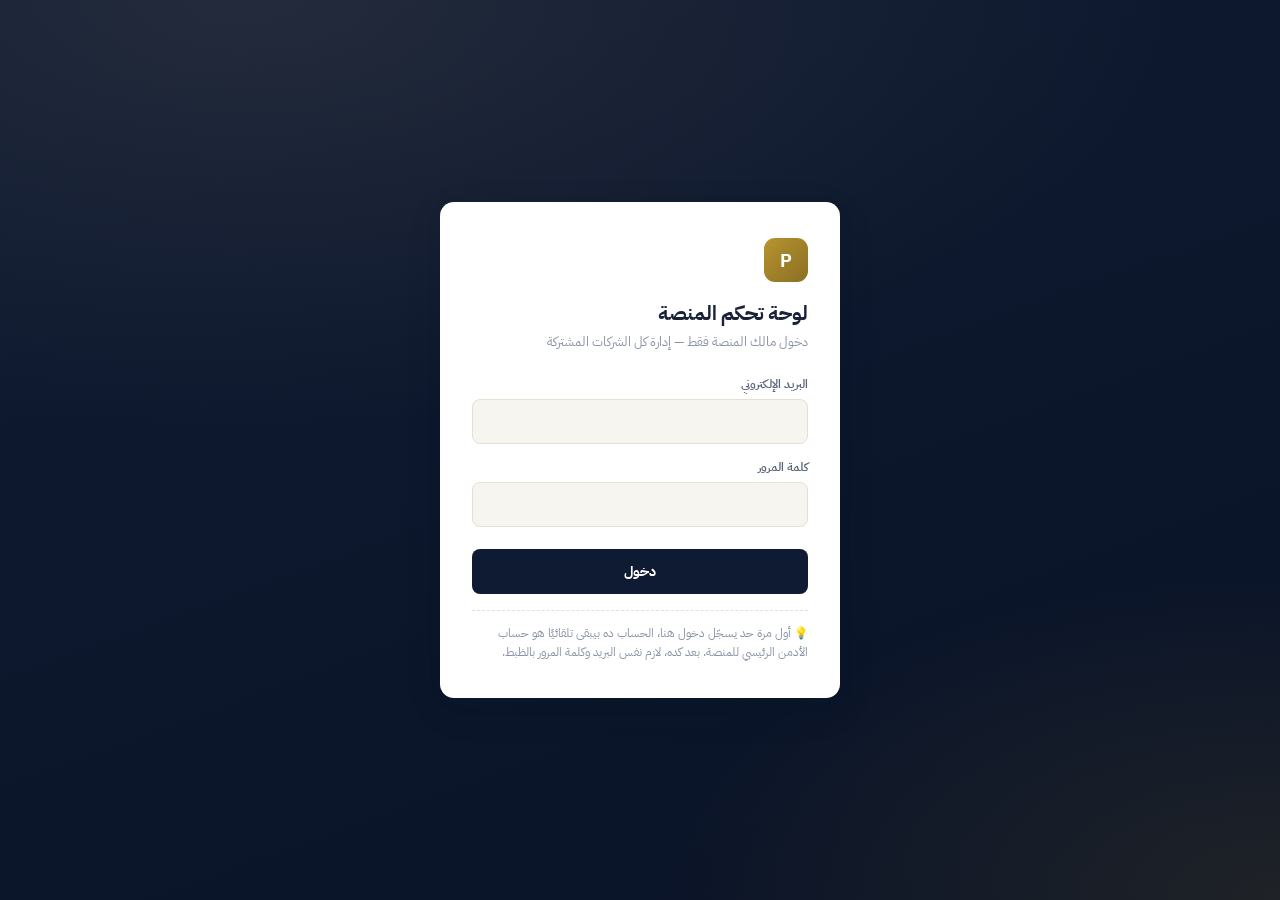
==== admin.html @ 5e91b5c6 "Add files via upload" ====
<!DOCTYPE html>
<html lang="ar" dir="rtl">
<head>
<meta charset="UTF-8">
<meta name="viewport" content="width=device-width, initial-scale=1, viewport-fit=cover">
<title>لوحة الأدمن — prova</title>
<meta name="theme-color" content="#0f1b33">
<meta name="robots" content="noindex, nofollow">
<link rel="icon" href="icons/icon.svg" type="image/svg+xml">
<link rel="preconnect" href="https://fonts.googleapis.com">
<link rel="preconnect" href="https://fonts.gstatic.com" crossorigin>
<link href="https://fonts.googleapis.com/css2?family=IBM+Plex+Sans+Arabic:wght@300;400;500;600;700&family=Manrope:wght@600;700;800&display=swap" rel="stylesheet">
<style>
  :root{
    --navy-0:#0a1326; --navy-1:#0f1b33; --navy-2:#1a2744; --navy-3:#243456;
    --gold-1:#8a6f24; --gold-2:#b8932f; --gold-3:#d9bc8c; --gold-4:#ecd6ad;
    --ink:#1a2238; --ink-soft:#5a6478; --ink-mute:#8a93a6;
    --paper:#f7f5ef; --paper-2:#ffffff; --line:#e5e0d2;
    --danger:#c0392b; --danger-soft:#fdecea;
    --success:#1f7a4d; --success-soft:#e6f4ec;
    --warn:#b8860b; --warn-soft:#fdf3dc;
    --radius:14px; --radius-sm:8px;
    --shadow-md:0 4px 16px rgba(15,27,51,0.06), 0 12px 40px rgba(15,27,51,0.08);
    --font-ar:'IBM Plex Sans Arabic', system-ui, sans-serif;
    --font-display:'Manrope','IBM Plex Sans Arabic', sans-serif;
  }
  *{box-sizing:border-box}
  body{margin:0;font-family:var(--font-ar);color:var(--ink);background:var(--paper);min-height:100vh}

  /* ===== Login ===== */
  #loginStage{min-height:100vh;display:flex;align-items:center;justify-content:center;padding:24px;
    background:radial-gradient(120% 80% at 20% 0%, rgba(217,188,140,0.10), transparent 60%),
               radial-gradient(80% 60% at 100% 100%, rgba(184,147,47,0.12), transparent 60%),
               linear-gradient(160deg, var(--navy-1) 0%, var(--navy-0) 100%);}
  .login-card{width:100%;max-width:400px;background:var(--paper-2);border-radius:var(--radius);box-shadow:var(--shadow-md);padding:36px 32px}
  .login-mark{width:44px;height:44px;border-radius:11px;background:linear-gradient(135deg,var(--gold-2),var(--gold-1));display:flex;align-items:center;justify-content:center;color:#fff;font-weight:800;font-size:18px;margin-bottom:16px}
  .login-card h1{font-family:var(--font-display);font-size:20px;margin:0 0 4px}
  .login-card p{color:var(--ink-mute);font-size:13px;margin:0 0 24px}
  .field{margin-bottom:14px}
  .field label{display:block;font-size:12px;color:var(--ink-soft);margin-bottom:6px;font-weight:600}
  .field input{width:100%;padding:11px 13px;border:1px solid var(--line);border-radius:var(--radius-sm);font-family:inherit;font-size:14px;background:var(--paper)}
  .field input:focus{outline:2px solid var(--gold-2);outline-offset:1px;border-color:var(--gold-2)}
  button.primary{width:100%;padding:12px;margin-top:8px;background:var(--navy-1);color:#fff;border:none;border-radius:var(--radius-sm);font-family:inherit;font-size:14px;font-weight:700;cursor:pointer}
  button.primary:hover{background:var(--navy-2)}
  button.primary:disabled{opacity:.6;cursor:not-allowed}
  .msg{font-size:13px;margin-top:12px;padding:10px 12px;border-radius:var(--radius-sm);display:none}
  .msg.error{display:block;background:var(--danger-soft);color:var(--danger)}
  .msg.success{display:block;background:var(--success-soft);color:var(--success)}
  .bootstrap-note{font-size:11.5px;color:var(--ink-mute);margin-top:16px;line-height:1.6;padding-top:14px;border-top:1px dashed var(--line)}

  /* ===== Dashboard ===== */
  #dashStage{display:none;min-height:100vh}
  header.admhdr{background:var(--navy-1);color:#fff;padding:0 24px;height:60px;display:flex;align-items:center;gap:14px;position:sticky;top:0;z-index:10}
  .admhdr .mark{width:34px;height:34px;border-radius:9px;background:linear-gradient(135deg,var(--gold-2),var(--gold-1));display:flex;align-items:center;justify-content:center;font-weight:800;font-size:14px;flex-shrink:0}
  .admhdr .title{font-family:var(--font-display);font-weight:700;font-size:14px}
  .admhdr .sub{font-size:11px;color:rgba(255,255,255,.5)}
  .admhdr .spacer{flex:1}
  .admhdr .email{font-size:12px;color:rgba(255,255,255,.7)}
  .logout-btn{background:rgba(220,38,38,.18);color:#fca5a5;border:none;border-radius:8px;padding:7px 14px;font-size:12px;font-weight:700;cursor:pointer;font-family:inherit}
  .logout-btn:hover{background:rgba(220,38,38,.3)}

  main{max-width:1200px;margin:0 auto;padding:28px 24px}
  .stats-row{display:grid;grid-template-columns:repeat(auto-fit,minmax(160px,1fr));gap:14px;margin-bottom:24px}
  .stat-card{background:var(--paper-2);border:1px solid var(--line);border-radius:var(--radius);padding:16px 18px}
  .stat-card .num{font-family:var(--font-display);font-size:26px;font-weight:800;color:var(--navy-1)}
  .stat-card .lbl{font-size:12px;color:var(--ink-mute);margin-top:2px}

  .table-wrap{background:var(--paper-2);border:1px solid var(--line);border-radius:var(--radius);overflow:hidden}
  table{width:100%;border-collapse:collapse;font-size:13px}
  th{text-align:right;padding:12px 14px;background:var(--paper);color:var(--ink-soft);font-weight:700;font-size:11.5px;border-bottom:1px solid var(--line)}
  td{padding:12px 14px;border-bottom:1px solid var(--line);vertical-align:middle}
  tr:last-child td{border-bottom:none}
  tr:hover td{background:rgba(184,147,47,.04)}
  .badge{display:inline-flex;align-items:center;gap:4px;padding:3px 10px;border-radius:999px;font-size:11px;font-weight:700}
  .badge.active{background:var(--success-soft);color:var(--success)}
  .badge.trial{background:var(--warn-soft);color:var(--warn)}
  .badge.suspended{background:var(--danger-soft);color:var(--danger)}
  .row-actions{display:flex;gap:6px}
  .row-actions button{border:none;border-radius:7px;padding:6px 11px;font-size:11.5px;font-weight:700;cursor:pointer;font-family:inherit}
  .btn-suspend{background:var(--danger-soft);color:var(--danger)}
  .btn-suspend:hover{background:#f8d7d3}
  .btn-activate{background:var(--success-soft);color:var(--success)}
  .btn-activate:hover{background:#d4ecdf}
  .empty-state{padding:60px 20px;text-align:center;color:var(--ink-mute);font-size:13px}
</style>
</head>
<body>

<div id="loginStage">
  <div class="login-card">
    <div class="login-mark">P</div>
    <h1>لوحة تحكم المنصة</h1>
    <p>دخول مالك المنصة فقط — إدارة كل الشركات المشتركة</p>
    <form id="adminLoginForm">
      <div class="field">
        <label>البريد الإلكتروني</label>
        <input type="email" id="admEmail" required autocomplete="username">
      </div>
      <div class="field">
        <label>كلمة المرور</label>
        <input type="password" id="admPassword" required autocomplete="current-password">
      </div>
      <button class="primary" type="submit" id="admLoginBtn">دخول</button>
      <div class="msg" id="admMsg"></div>
    </form>
    <div class="bootstrap-note">
      💡 أول مرة حد يسجّل دخول هنا، الحساب ده بيبقى تلقائيًا هو حساب الأدمن الرئيسي للمنصة. بعد كده، لازم نفس البريد وكلمة المرور بالظبط.
    </div>
  </div>
</div>

<div id="dashStage">
  <header class="admhdr">
    <div class="mark">P</div>
    <div>
      <div class="title">لوحة تحكم المنصة</div>
      <div class="sub">كل الشركات المشتركة</div>
    </div>
    <div class="spacer"></div>
    <span class="email" id="admEmailDisplay"></span>
    <button class="logout-btn" onclick="adminLogout()">⏻ خروج</button>
  </header>
  <main>
    <div class="stats-row" id="statsRow"></div>
    <div class="table-wrap">
      <table>
        <thead>
          <tr>
            <th>الشركة</th>
            <th>البريد الإداري</th>
            <th>الحالة</th>
            <th>الخطة</th>
            <th>تاريخ التسجيل</th>
            <th>إجراء</th>
          </tr>
        </thead>
        <tbody id="companiesBody"></tbody>
      </table>
      <div class="empty-state" id="emptyState" style="display:none">لا توجد شركات مسجّلة بعد</div>
    </div>
  </main>
</div>

<script src="config.js"></script>
<script src="api-client.js"></script>
<script>
const ADMIN_TOKEN_KEY = 'erp_admin_token';
const ADMIN_EMAIL_KEY = 'erp_admin_email';

function showMsg(text, type) {
  const el = document.getElementById('admMsg');
  el.textContent = text;
  el.className = 'msg ' + type;
}

document.getElementById('adminLoginForm').addEventListener('submit', async (e) => {
  e.preventDefault();
  const btn = document.getElementById('admLoginBtn');
  btn.disabled = true;
  showMsg('جارِ الدخول…', 'success');
  const email = document.getElementById('admEmail').value.trim();
  const password = document.getElementById('admPassword').value;
  try {
    const r = await ApiClient.admin.login(email, password);
    if (r.ok) {
      localStorage.setItem(ADMIN_TOKEN_KEY, r.token);
      localStorage.setItem(ADMIN_EMAIL_KEY, r.admin.email);
      if (r.bootstrapped) showMsg('تم إنشاء حساب الأدمن الرئيسي بنجاح ✅', 'success');
      enterDashboard();
    } else {
      showMsg(r.error || 'تعذّر الدخول', 'error');
    }
  } catch (err) {
    showMsg('تعذّر الاتصال بالسيرفر', 'error');
  } finally {
    btn.disabled = false;
  }
});

function adminLogout() {
  if (!confirm('تسجيل الخروج من لوحة الأدمن؟')) return;
  localStorage.removeItem(ADMIN_TOKEN_KEY);
  localStorage.removeItem(ADMIN_EMAIL_KEY);
  location.reload();
}

async function enterDashboard() {
  document.getElementById('loginStage').style.display = 'none';
  document.getElementById('dashStage').style.display = 'block';
  document.getElementById('admEmailDisplay').textContent = localStorage.getItem(ADMIN_EMAIL_KEY) || '';
  await loadCompanies();
}

async function loadCompanies() {
  const r = await ApiClient.admin.listCompanies();
  if (!r.ok) {
    alert('تعذّر تحميل الشركات: ' + (r.error || ''));
    return;
  }
  renderStats(r.companies);
  renderTable(r.companies);
}

function renderStats(companies) {
  const total = companies.length;
  const active = companies.filter(c => c.status === 'active').length;
  const trial = companies.filter(c => c.status === 'trial').length;
  const suspended = companies.filter(c => c.status === 'suspended').length;
  document.getElementById('statsRow').innerHTML = `
    <div class="stat-card"><div class="num">${total}</div><div class="lbl">إجمالي الشركات</div></div>
    <div class="stat-card"><div class="num">${active}</div><div class="lbl">نشطة</div></div>
    <div class="stat-card"><div class="num">${trial}</div><div class="lbl">تجريبية</div></div>
    <div class="stat-card"><div class="num">${suspended}</div><div class="lbl">موقوفة</div></div>
  `;
}

function badgeFor(status) {
  const map = { active: ['active', 'نشطة'], trial: ['trial', 'تجريبية'], suspended: ['suspended', 'موقوفة'] };
  const [cls, label] = map[status] || ['trial', status || '—'];
  return `<span class="badge ${cls}">${label}</span>`;
}

function renderTable(companies) {
  const body = document.getElementById('companiesBody');
  const empty = document.getElementById('emptyState');
  if (!companies.length) {
    body.innerHTML = '';
    empty.style.display = 'block';
    return;
  }
  empty.style.display = 'none';
  body.innerHTML = companies.map(c => {
    const created = c.created_at ? new Date(c.created_at).toLocaleDateString('ar-EG') : '—';
    const isSuspended = c.status === 'suspended';
    const actionBtn = isSuspended
      ? `<button class="btn-activate" onclick="toggleStatus('${c.id}','active')">تفعيل</button>`
      : `<button class="btn-suspend" onclick="toggleStatus('${c.id}','suspended')">توقيف</button>`;
    return `<tr>
      <td><strong>${escapeHtml(c.name_ar || '—')}</strong></td>
      <td>${escapeHtml(c.admin_email || '—')}</td>
      <td>${badgeFor(c.status)}</td>
      <td>${escapeHtml(c.plan || '—')}</td>
      <td>${created}</td>
      <td class="row-actions">${actionBtn}</td>
    </tr>`;
  }).join('');
}

function escapeHtml(s) {
  return String(s).replace(/[&<>"']/g, m => ({ '&': '&amp;', '<': '&lt;', '>': '&gt;', '"': '&quot;', "'": '&#39;' }[m]));
}

async function toggleStatus(companyId, newStatus) {
  const label = newStatus === 'suspended' ? 'توقيف' : 'تفعيل';
  if (!confirm(`متأكد من ${label} الشركة دي؟`)) return;
  const r = await ApiClient.admin.setCompanyStatus(companyId, newStatus);
  if (r.ok) {
    await loadCompanies();
  } else {
    alert('تعذّر التنفيذ: ' + (r.error || ''));
  }
}

// استعادة الجلسة لو موجودة
(function restoreAdminSession() {
  const token = localStorage.getItem(ADMIN_TOKEN_KEY);
  if (token) enterDashboard();
})();
</script>

</body>
</html>
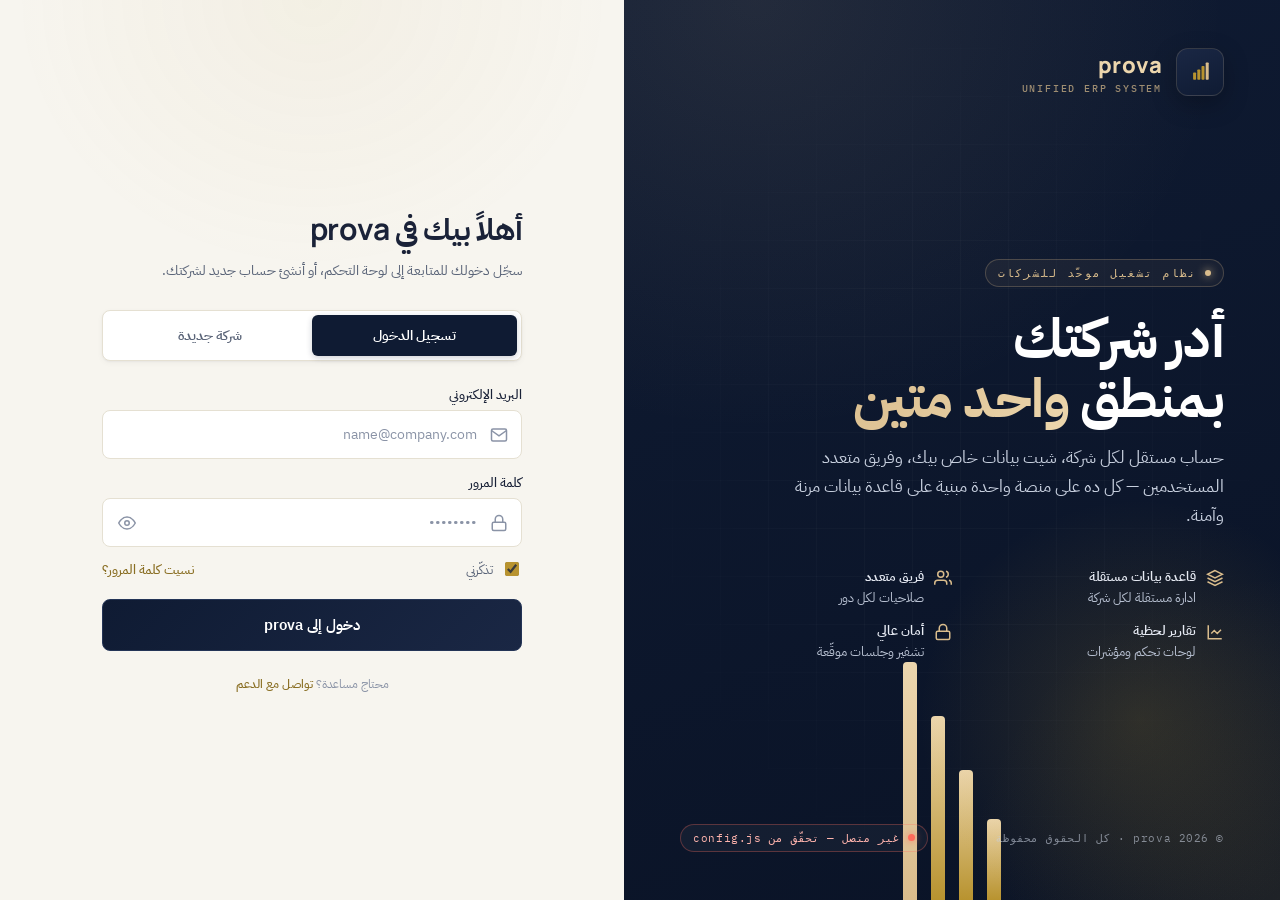
==== commit ba086467: "Update admin.html" ====
--- a/admin.html
+++ b/admin.html
@@ -86,26 +86,11 @@
 </head>
 <body>
 
-<div id="loginStage">
+<div id="loginStage" style="display:none">
   <div class="login-card">
     <div class="login-mark">P</div>
-    <h1>لوحة تحكم المنصة</h1>
-    <p>دخول مالك المنصة فقط — إدارة كل الشركات المشتركة</p>
-    <form id="adminLoginForm">
-      <div class="field">
-        <label>البريد الإلكتروني</label>
-        <input type="email" id="admEmail" required autocomplete="username">
-      </div>
-      <div class="field">
-        <label>كلمة المرور</label>
-        <input type="password" id="admPassword" required autocomplete="current-password">
-      </div>
-      <button class="primary" type="submit" id="admLoginBtn">دخول</button>
-      <div class="msg" id="admMsg"></div>
-    </form>
-    <div class="bootstrap-note">
-      💡 أول مرة حد يسجّل دخول هنا، الحساب ده بيبقى تلقائيًا هو حساب الأدمن الرئيسي للمنصة. بعد كده، لازم نفس البريد وكلمة المرور بالظبط.
-    </div>
+    <h1>جارِ التحويل…</h1>
+    <p>الدخول بقى موحّد من صفحة تسجيل الدخول الرئيسية</p>
   </div>
 </div>
 
@@ -122,6 +107,9 @@
   </header>
   <main>
     <div class="stats-row" id="statsRow"></div>
+    <div style="display:flex;justify-content:flex-end;margin-bottom:14px">
+      <button class="primary" style="width:auto;padding:10px 18px" onclick="openAddCompanyModal()">➕ إضافة شركة جديدة</button>
+    </div>
     <div class="table-wrap">
       <table>
         <thead>
@@ -141,6 +129,24 @@
   </main>
 </div>
 
+<!-- Modal: إضافة شركة جديدة -->
+<div id="addCompanyModal" style="display:none;position:fixed;inset:0;z-index:1000;background:rgba(15,27,51,.5);align-items:center;justify-content:center;padding:20px">
+  <div style="background:var(--paper-2);border-radius:var(--radius);box-shadow:var(--shadow-md);padding:28px;width:100%;max-width:420px">
+    <h2 style="font-family:var(--font-display);font-size:18px;margin:0 0 18px">إضافة شركة جديدة</h2>
+    <form id="addCompanyForm">
+      <div class="field"><label>اسم الشركة</label><input type="text" id="newCoName" required></div>
+      <div class="field"><label>البريد الإداري (يستخدمه صاحب الشركة للدخول)</label><input type="email" id="newCoEmail" required></div>
+      <div class="field"><label>كلمة مرور مبدئية</label><input type="text" id="newCoPassword" required minlength="6"></div>
+      <div class="field"><label>رابط شعار الشركة (اختياري)</label><input type="url" id="newCoLogo" placeholder="https://example.com/logo.png"></div>
+      <div style="display:flex;gap:10px;margin-top:8px">
+        <button type="button" onclick="closeAddCompanyModal()" style="flex:1;padding:11px;border-radius:8px;border:1px solid var(--line);background:#fff;font-family:inherit;font-size:13px;font-weight:700;cursor:pointer">إلغاء</button>
+        <button class="primary" type="submit" id="addCoBtn" style="flex:1;margin-top:0">إنشاء</button>
+      </div>
+      <div class="msg" id="addCoMsg"></div>
+    </form>
+  </div>
+</div>
+
 <script src="config.js"></script>
 <script src="api-client.js"></script>
 <script>
@@ -148,34 +154,8 @@
 const ADMIN_EMAIL_KEY = 'erp_admin_email';
 
 function showMsg(text, type) {
-  const el = document.getElementById('admMsg');
-  el.textContent = text;
-  el.className = 'msg ' + type;
-}
-
-document.getElementById('adminLoginForm').addEventListener('submit', async (e) => {
-  e.preventDefault();
-  const btn = document.getElementById('admLoginBtn');
-  btn.disabled = true;
-  showMsg('جارِ الدخول…', 'success');
-  const email = document.getElementById('admEmail').value.trim();
-  const password = document.getElementById('admPassword').value;
-  try {
-    const r = await ApiClient.admin.login(email, password);
-    if (r.ok) {
-      localStorage.setItem(ADMIN_TOKEN_KEY, r.token);
-      localStorage.setItem(ADMIN_EMAIL_KEY, r.admin.email);
-      if (r.bootstrapped) showMsg('تم إنشاء حساب الأدمن الرئيسي بنجاح ✅', 'success');
-      enterDashboard();
-    } else {
-      showMsg(r.error || 'تعذّر الدخول', 'error');
-    }
-  } catch (err) {
-    showMsg('تعذّر الاتصال بالسيرفر', 'error');
-  } finally {
-    btn.disabled = false;
-  }
-});
+  // مبقاش مستخدم هنا (تسجيل الدخول بقى من index.html) — سايبها لحاجة الرسائل التانية لو احتجناها
+}
 
 function adminLogout() {
   if (!confirm('تسجيل الخروج من لوحة الأدمن؟')) return;
@@ -261,11 +241,51 @@
   }
 }
 
-// استعادة الجلسة لو موجودة
+// استعادة الجلسة — لو مفيش جلسة أدمن، نرجّع لصفحة الدخول الموحّدة
 (function restoreAdminSession() {
   const token = localStorage.getItem(ADMIN_TOKEN_KEY);
-  if (token) enterDashboard();
+  if (token) { enterDashboard(); }
+  else { window.location.href = './index.html'; }
 })();
+
+function openAddCompanyModal() {
+  document.getElementById('addCompanyModal').style.display = 'flex';
+}
+function closeAddCompanyModal() {
+  document.getElementById('addCompanyModal').style.display = 'none';
+  document.getElementById('addCompanyForm').reset();
+  document.getElementById('addCoMsg').className = 'msg';
+}
+
+document.getElementById('addCompanyForm').addEventListener('submit', async (e) => {
+  e.preventDefault();
+  const btn = document.getElementById('addCoBtn');
+  const msgEl = document.getElementById('addCoMsg');
+  btn.disabled = true;
+  msgEl.textContent = 'جارِ الإنشاء…';
+  msgEl.className = 'msg success';
+  try {
+    const r = await ApiClient.admin.createCompany(
+      document.getElementById('newCoName').value.trim(),
+      document.getElementById('newCoEmail').value.trim(),
+      document.getElementById('newCoPassword').value,
+      document.getElementById('newCoLogo').value.trim()
+    );
+    if (r.ok) {
+      msgEl.textContent = 'تم إنشاء الشركة بنجاح ✅';
+      await loadCompanies();
+      setTimeout(closeAddCompanyModal, 900);
+    } else {
+      msgEl.textContent = r.error || 'تعذّر الإنشاء';
+      msgEl.className = 'msg error';
+    }
+  } catch (err) {
+    msgEl.textContent = 'تعذّر الاتصال بالسيرفر';
+    msgEl.className = 'msg error';
+  } finally {
+    btn.disabled = false;
+  }
+});
 </script>
 
 </body>
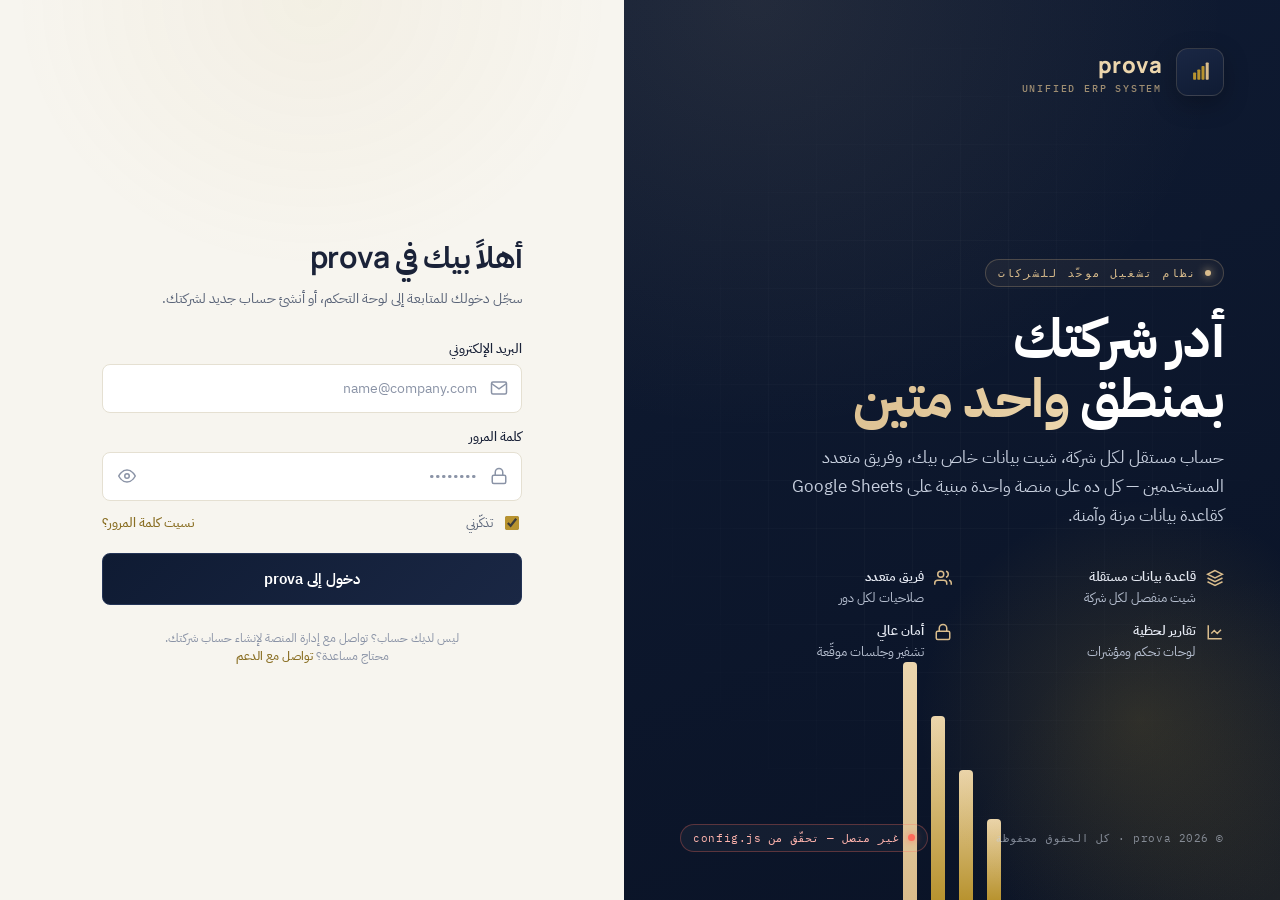
==== commit 8a4088c0: "Update admin.html" ====
--- a/admin.html
+++ b/admin.html
@@ -215,13 +215,14 @@
     const actionBtn = isSuspended
       ? `<button class="btn-activate" onclick="toggleStatus('${c.id}','active')">تفعيل</button>`
       : `<button class="btn-suspend" onclick="toggleStatus('${c.id}','suspended')">توقيف</button>`;
+    const deleteBtn = `<button class="btn-suspend" style="background:#fdecea" onclick="deleteCompanyRow('${c.id}','${escapeHtml(c.name_ar || '')}')">🗑 حذف</button>`;
     return `<tr>
       <td><strong>${escapeHtml(c.name_ar || '—')}</strong></td>
       <td>${escapeHtml(c.admin_email || '—')}</td>
       <td>${badgeFor(c.status)}</td>
       <td>${escapeHtml(c.plan || '—')}</td>
       <td>${created}</td>
-      <td class="row-actions">${actionBtn}</td>
+      <td class="row-actions">${actionBtn}${deleteBtn}</td>
     </tr>`;
   }).join('');
 }
@@ -238,6 +239,20 @@
     await loadCompanies();
   } else {
     alert('تعذّر التنفيذ: ' + (r.error || ''));
+  }
+}
+
+async function deleteCompanyRow(companyId, companyName) {
+  const typed = prompt('ده حذف نهائي — شيت الشركة هيتنقل لسلة مهملات درايف بتاعك.\nاكتب اسم الشركة بالظبط للتأكيد:\n"' + companyName + '"');
+  if (typed !== companyName) {
+    if (typed !== null) alert('الاسم مش مطابق — اتلغى الحذف.');
+    return;
+  }
+  const r = await ApiClient.admin.deleteCompany(companyId);
+  if (r.ok) {
+    await loadCompanies();
+  } else {
+    alert('تعذّر الحذف: ' + (r.error || ''));
   }
 }
 
